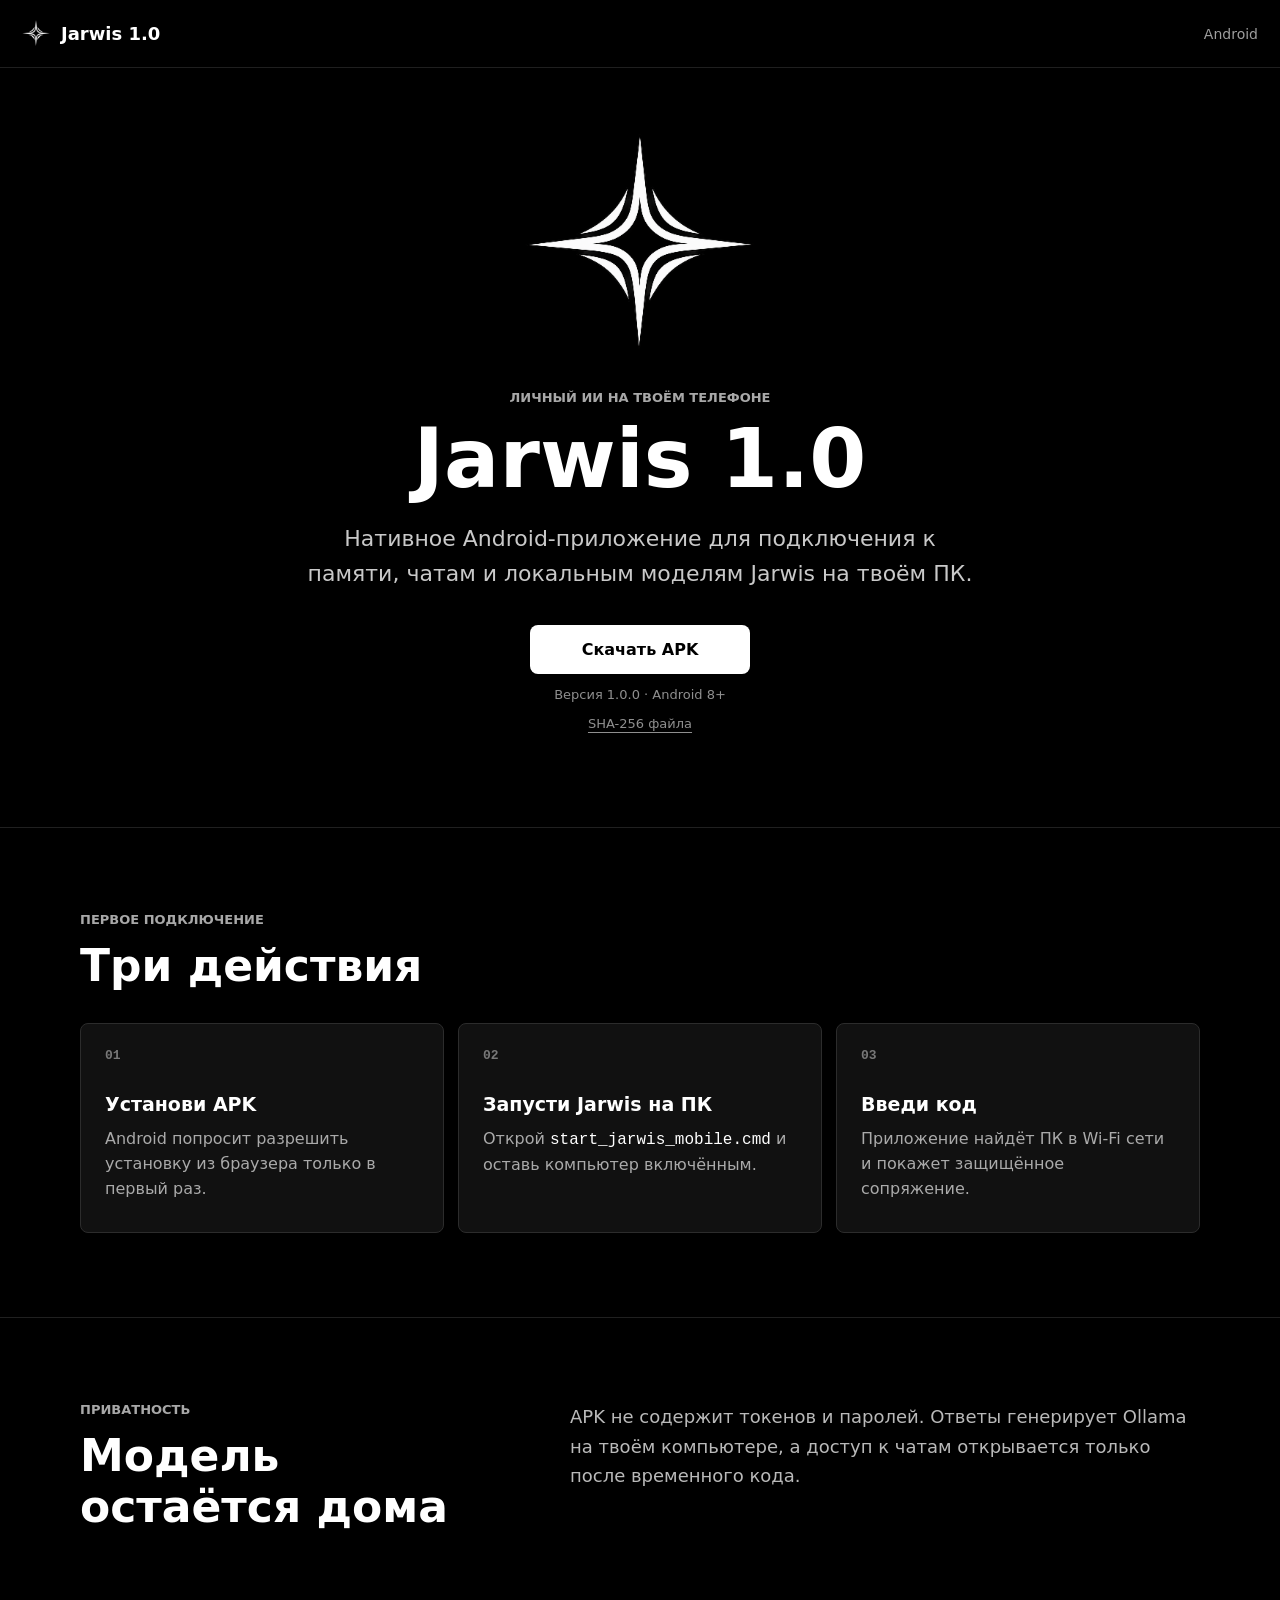
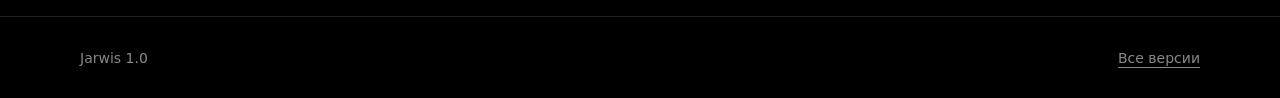
==== docs/index.html @ bcfc2774 "feat: add Jarwis Android client and download site" ====
<!doctype html>
<html lang="ru">
<head>
  <meta charset="utf-8">
  <meta name="viewport" content="width=device-width, initial-scale=1, viewport-fit=cover">
  <meta name="theme-color" content="#000000">
  <meta name="description" content="Официальная загрузка Jarwis 1.0 для Android.">
  <title>Jarwis 1.0 для Android</title>
  <link rel="icon" href="jarvis-logo.png">
  <link rel="stylesheet" href="styles.css">
</head>
<body>
  <header class="topbar">
    <a class="brand" href="#top" aria-label="Jarwis 1.0">
      <img src="jarvis-logo.png" alt="">
      <span>Jarwis 1.0</span>
    </a>
    <span class="platform">Android</span>
  </header>

  <main id="top">
    <section class="hero">
      <img class="hero-logo" src="jarvis-logo.png" alt="Логотип Jarwis">
      <p class="eyebrow">Личный ИИ на твоём телефоне</p>
      <h1>Jarwis 1.0</h1>
      <p class="lead">Нативное Android-приложение для подключения к памяти, чатам и локальным моделям Jarwis на твоём ПК.</p>
      <div class="actions">
        <a class="download" href="https://github.com/Aslan171/jarwis-mobile/releases/latest/download/Jarwis.apk">Скачать APK</a>
        <span class="version">Версия 1.0.0 · Android 8+</span>
      </div>
      <a class="checksum" href="https://github.com/Aslan171/jarwis-mobile/releases/latest/download/Jarwis.apk.sha256">SHA-256 файла</a>
    </section>

    <section class="steps" aria-labelledby="setup-title">
      <div class="section-heading">
        <p class="eyebrow">Первое подключение</p>
        <h2 id="setup-title">Три действия</h2>
      </div>
      <ol class="step-grid">
        <li><span>01</span><strong>Установи APK</strong><p>Android попросит разрешить установку из браузера только в первый раз.</p></li>
        <li><span>02</span><strong>Запусти Jarwis на ПК</strong><p>Открой <code>start_jarwis_mobile.cmd</code> и оставь компьютер включённым.</p></li>
        <li><span>03</span><strong>Введи код</strong><p>Приложение найдёт ПК в Wi-Fi сети и покажет защищённое сопряжение.</p></li>
      </ol>
    </section>

    <section class="privacy">
      <div>
        <p class="eyebrow">Приватность</p>
        <h2>Модель остаётся дома</h2>
      </div>
      <p>APK не содержит токенов и паролей. Ответы генерирует Ollama на твоём компьютере, а доступ к чатам открывается только после временного кода.</p>
    </section>
  </main>

  <footer>
    <span>Jarwis 1.0</span>
    <a href="https://github.com/Aslan171/jarwis-mobile/releases">Все версии</a>
  </footer>
</body>
</html>
---- docs/styles.css ----
:root {
  color-scheme: dark;
  font-family: Inter, ui-sans-serif, system-ui, -apple-system, BlinkMacSystemFont, "Segoe UI", sans-serif;
  background: #000;
  color: #fff;
  letter-spacing: 0;
}

* { box-sizing: border-box; }
html { scroll-behavior: smooth; background: #000; }
body { margin: 0; min-width: 280px; background: #000; }
a { color: inherit; }

.topbar {
  position: fixed;
  inset: 0 0 auto;
  z-index: 10;
  height: 68px;
  padding: env(safe-area-inset-top) max(22px, env(safe-area-inset-right)) 0 max(22px, env(safe-area-inset-left));
  display: flex;
  align-items: center;
  justify-content: space-between;
  border-bottom: 1px solid rgba(255,255,255,.12);
  background: rgba(0,0,0,.9);
  backdrop-filter: blur(14px);
}

.brand { display: inline-flex; align-items: center; gap: 11px; font-weight: 750; text-decoration: none; font-size: 18px; }
.brand img { width: 28px; height: 28px; object-fit: contain; }
.platform { color: #9e9e9e; font-size: 14px; }

main { overflow: hidden; }
.hero {
  min-height: 92svh;
  padding: max(110px, calc(82px + env(safe-area-inset-top))) 24px 72px;
  display: flex;
  flex-direction: column;
  align-items: center;
  justify-content: center;
  text-align: center;
  border-bottom: 1px solid #202020;
}

.hero-logo { width: clamp(120px, 23vw, 230px); aspect-ratio: 1; object-fit: contain; margin-bottom: 26px; }
.eyebrow { margin: 0 0 13px; color: #a8a8a8; font-size: 13px; font-weight: 650; text-transform: uppercase; }
h1, h2 { margin: 0; letter-spacing: 0; }
h1 { font-size: clamp(42px, 9vw, 82px); line-height: 1; }
h2 { font-size: clamp(28px, 5vw, 44px); }
.lead { width: min(680px, 100%); margin: 22px auto 0; color: #c9c9c9; font-size: clamp(17px, 2.2vw, 22px); line-height: 1.55; }
.actions { margin-top: 34px; display: flex; flex-direction: column; align-items: center; gap: 13px; }
.download { min-width: 220px; padding: 15px 24px; border-radius: 8px; background: #fff; color: #000; font-weight: 750; text-decoration: none; }
.download:hover { background: #dedede; }
.version, .checksum { color: #8f8f8f; font-size: 13px; }
.checksum { margin-top: 14px; text-underline-offset: 4px; }

.steps { padding: 84px max(24px, calc((100vw - 1120px) / 2)); border-bottom: 1px solid #202020; }
.section-heading { margin-bottom: 32px; }
.step-grid { list-style: none; margin: 0; padding: 0; display: grid; grid-template-columns: repeat(3, minmax(0, 1fr)); gap: 14px; }
.step-grid li { min-height: 210px; padding: 24px; border: 1px solid #2c2c2c; border-radius: 8px; background: #111; }
.step-grid span { display: block; margin-bottom: 30px; color: #787878; font: 600 13px ui-monospace, monospace; }
.step-grid strong { display: block; font-size: 19px; }
.step-grid p { margin: 12px 0 0; color: #aaa; line-height: 1.55; }
code { color: #fff; font-family: ui-monospace, SFMono-Regular, Consolas, monospace; }

.privacy { padding: 84px max(24px, calc((100vw - 1120px) / 2)); display: grid; grid-template-columns: minmax(240px, .8fr) minmax(320px, 1.2fr); gap: 70px; align-items: start; }
.privacy > p { margin: 0; color: #b9b9b9; font-size: 18px; line-height: 1.65; }

footer { min-height: 82px; padding: 0 max(24px, calc((100vw - 1120px) / 2)); display: flex; align-items: center; justify-content: space-between; border-top: 1px solid #202020; color: #888; font-size: 14px; }
footer a { text-underline-offset: 4px; }

@media (max-width: 720px) {
  .topbar { height: 60px; }
  .hero { min-height: 88svh; padding-top: 96px; }
  .hero-logo { width: 132px; }
  .step-grid { grid-template-columns: 1fr; }
  .step-grid li { min-height: 0; }
  .privacy { grid-template-columns: 1fr; gap: 26px; }
}

@media (prefers-reduced-motion: reduce) {
  html { scroll-behavior: auto; }
}
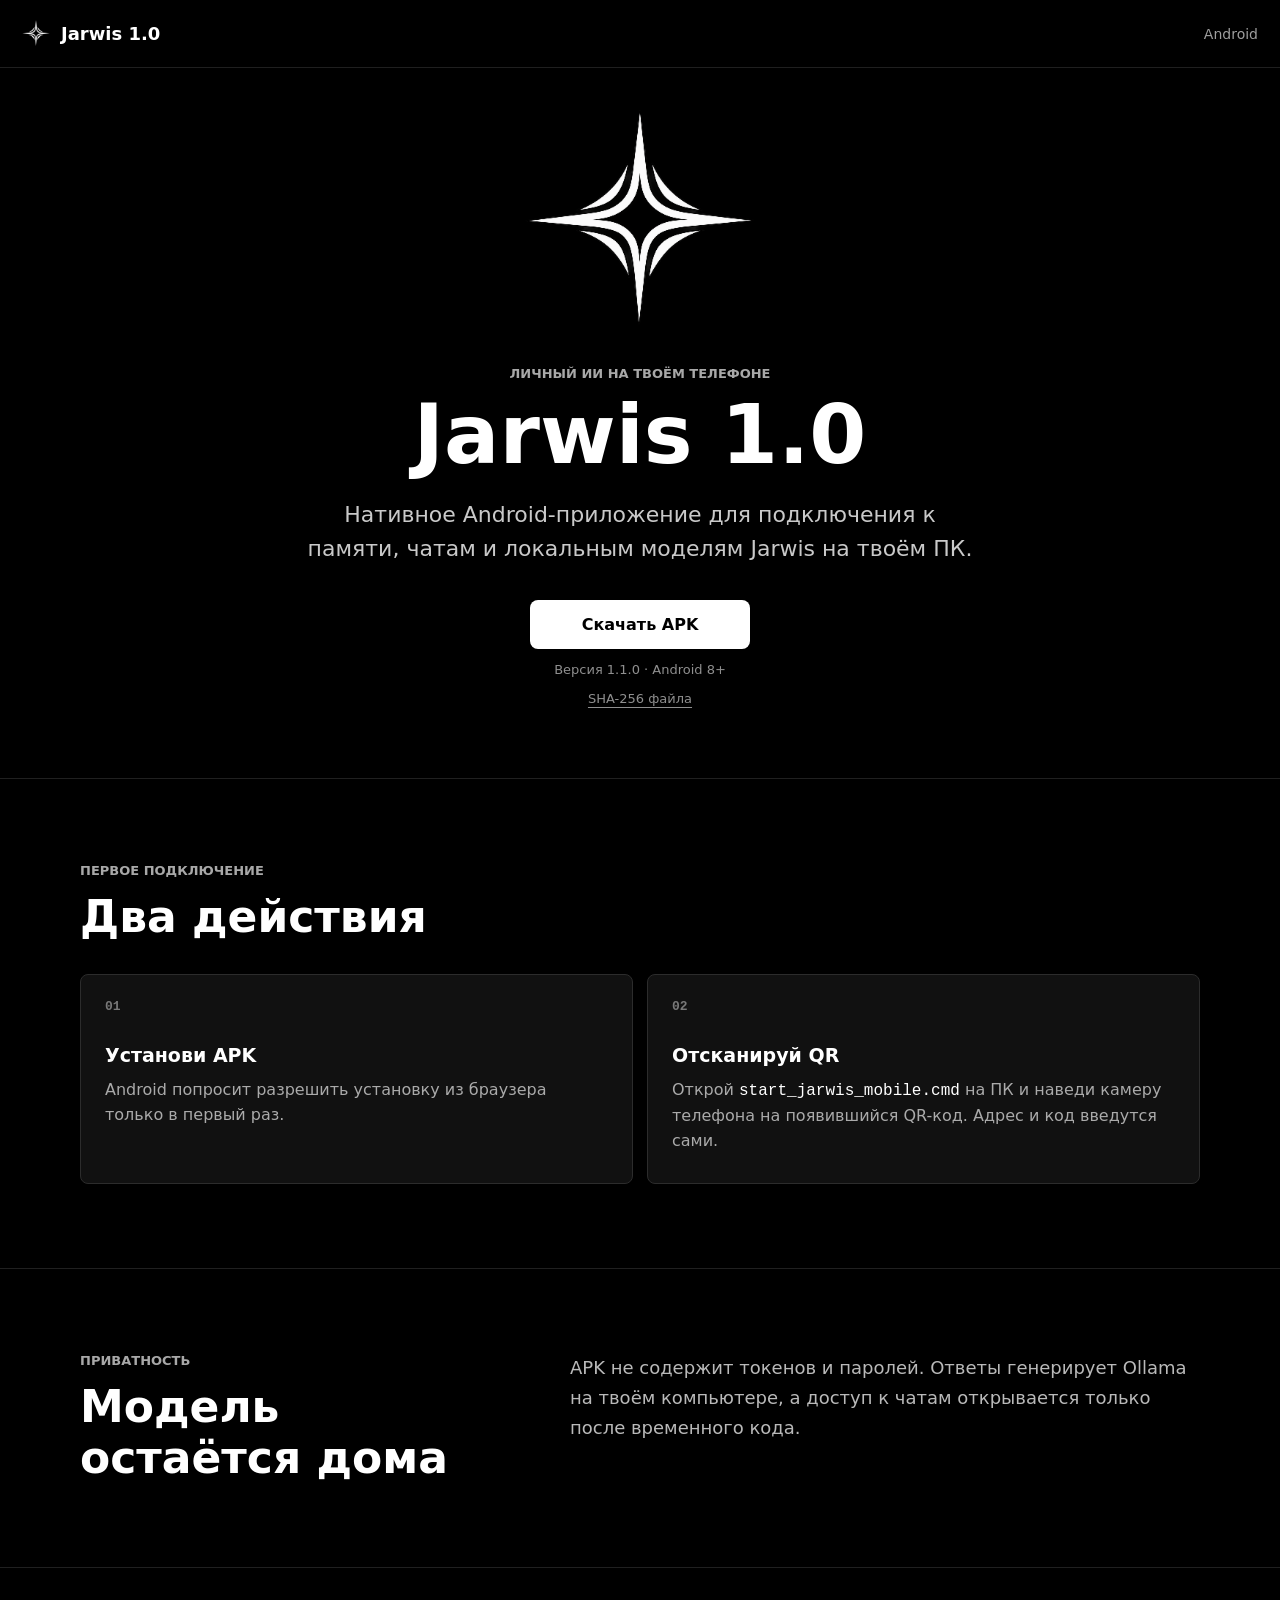
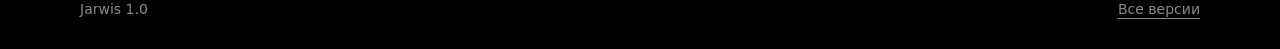
==== commit c20f8dda: "Simplify Android pairing with secure QR flow" ====
--- a/docs/index.html
+++ b/docs/index.html
@@ -26,7 +26,7 @@
       <p class="lead">Нативное Android-приложение для подключения к памяти, чатам и локальным моделям Jarwis на твоём ПК.</p>
       <div class="actions">
         <a class="download" href="https://github.com/Aslan171/jarwis-mobile/releases/latest/download/Jarwis.apk">Скачать APK</a>
-        <span class="version">Версия 1.0.0 · Android 8+</span>
+        <span class="version">Версия 1.1.0 · Android 8+</span>
       </div>
       <a class="checksum" href="https://github.com/Aslan171/jarwis-mobile/releases/latest/download/Jarwis.apk.sha256">SHA-256 файла</a>
     </section>
@@ -34,12 +34,11 @@
     <section class="steps" aria-labelledby="setup-title">
       <div class="section-heading">
         <p class="eyebrow">Первое подключение</p>
-        <h2 id="setup-title">Три действия</h2>
+        <h2 id="setup-title">Два действия</h2>
       </div>
       <ol class="step-grid">
         <li><span>01</span><strong>Установи APK</strong><p>Android попросит разрешить установку из браузера только в первый раз.</p></li>
-        <li><span>02</span><strong>Запусти Jarwis на ПК</strong><p>Открой <code>start_jarwis_mobile.cmd</code> и оставь компьютер включённым.</p></li>
-        <li><span>03</span><strong>Введи код</strong><p>Приложение найдёт ПК в Wi-Fi сети и покажет защищённое сопряжение.</p></li>
+        <li><span>02</span><strong>Отсканируй QR</strong><p>Открой <code>start_jarwis_mobile.cmd</code> на ПК и наведи камеру телефона на появившийся QR-код. Адрес и код введутся сами.</p></li>
       </ol>
     </section>
 
@@ -58,4 +57,3 @@
   </footer>
 </body>
 </html>
-
--- a/docs/styles.css
+++ b/docs/styles.css
@@ -31,7 +31,7 @@
 
 main { overflow: hidden; }
 .hero {
-  min-height: 92svh;
+  min-height: 82svh;
   padding: max(110px, calc(82px + env(safe-area-inset-top))) 24px 72px;
   display: flex;
   flex-direction: column;
@@ -46,7 +46,7 @@
 h1, h2 { margin: 0; letter-spacing: 0; }
 h1 { font-size: clamp(42px, 9vw, 82px); line-height: 1; }
 h2 { font-size: clamp(28px, 5vw, 44px); }
-.lead { width: min(680px, 100%); margin: 22px auto 0; color: #c9c9c9; font-size: clamp(17px, 2.2vw, 22px); line-height: 1.55; }
+.lead { width: min(680px, 100%); margin: 22px auto 0; color: #c9c9c9; font-size: clamp(17px, 2.2vw, 22px); line-height: 1.55; overflow-wrap: anywhere; }
 .actions { margin-top: 34px; display: flex; flex-direction: column; align-items: center; gap: 13px; }
 .download { min-width: 220px; padding: 15px 24px; border-radius: 8px; background: #fff; color: #000; font-weight: 750; text-decoration: none; }
 .download:hover { background: #dedede; }
@@ -55,7 +55,7 @@
 
 .steps { padding: 84px max(24px, calc((100vw - 1120px) / 2)); border-bottom: 1px solid #202020; }
 .section-heading { margin-bottom: 32px; }
-.step-grid { list-style: none; margin: 0; padding: 0; display: grid; grid-template-columns: repeat(3, minmax(0, 1fr)); gap: 14px; }
+.step-grid { list-style: none; margin: 0; padding: 0; display: grid; grid-template-columns: repeat(2, minmax(0, 1fr)); gap: 14px; }
 .step-grid li { min-height: 210px; padding: 24px; border: 1px solid #2c2c2c; border-radius: 8px; background: #111; }
 .step-grid span { display: block; margin-bottom: 30px; color: #787878; font: 600 13px ui-monospace, monospace; }
 .step-grid strong { display: block; font-size: 19px; }
@@ -70,7 +70,7 @@
 
 @media (max-width: 720px) {
   .topbar { height: 60px; }
-  .hero { min-height: 88svh; padding-top: 96px; }
+  .hero { min-height: 82svh; padding-top: 96px; }
   .hero-logo { width: 132px; }
   .step-grid { grid-template-columns: 1fr; }
   .step-grid li { min-height: 0; }
@@ -80,4 +80,3 @@
 @media (prefers-reduced-motion: reduce) {
   html { scroll-behavior: auto; }
 }
-
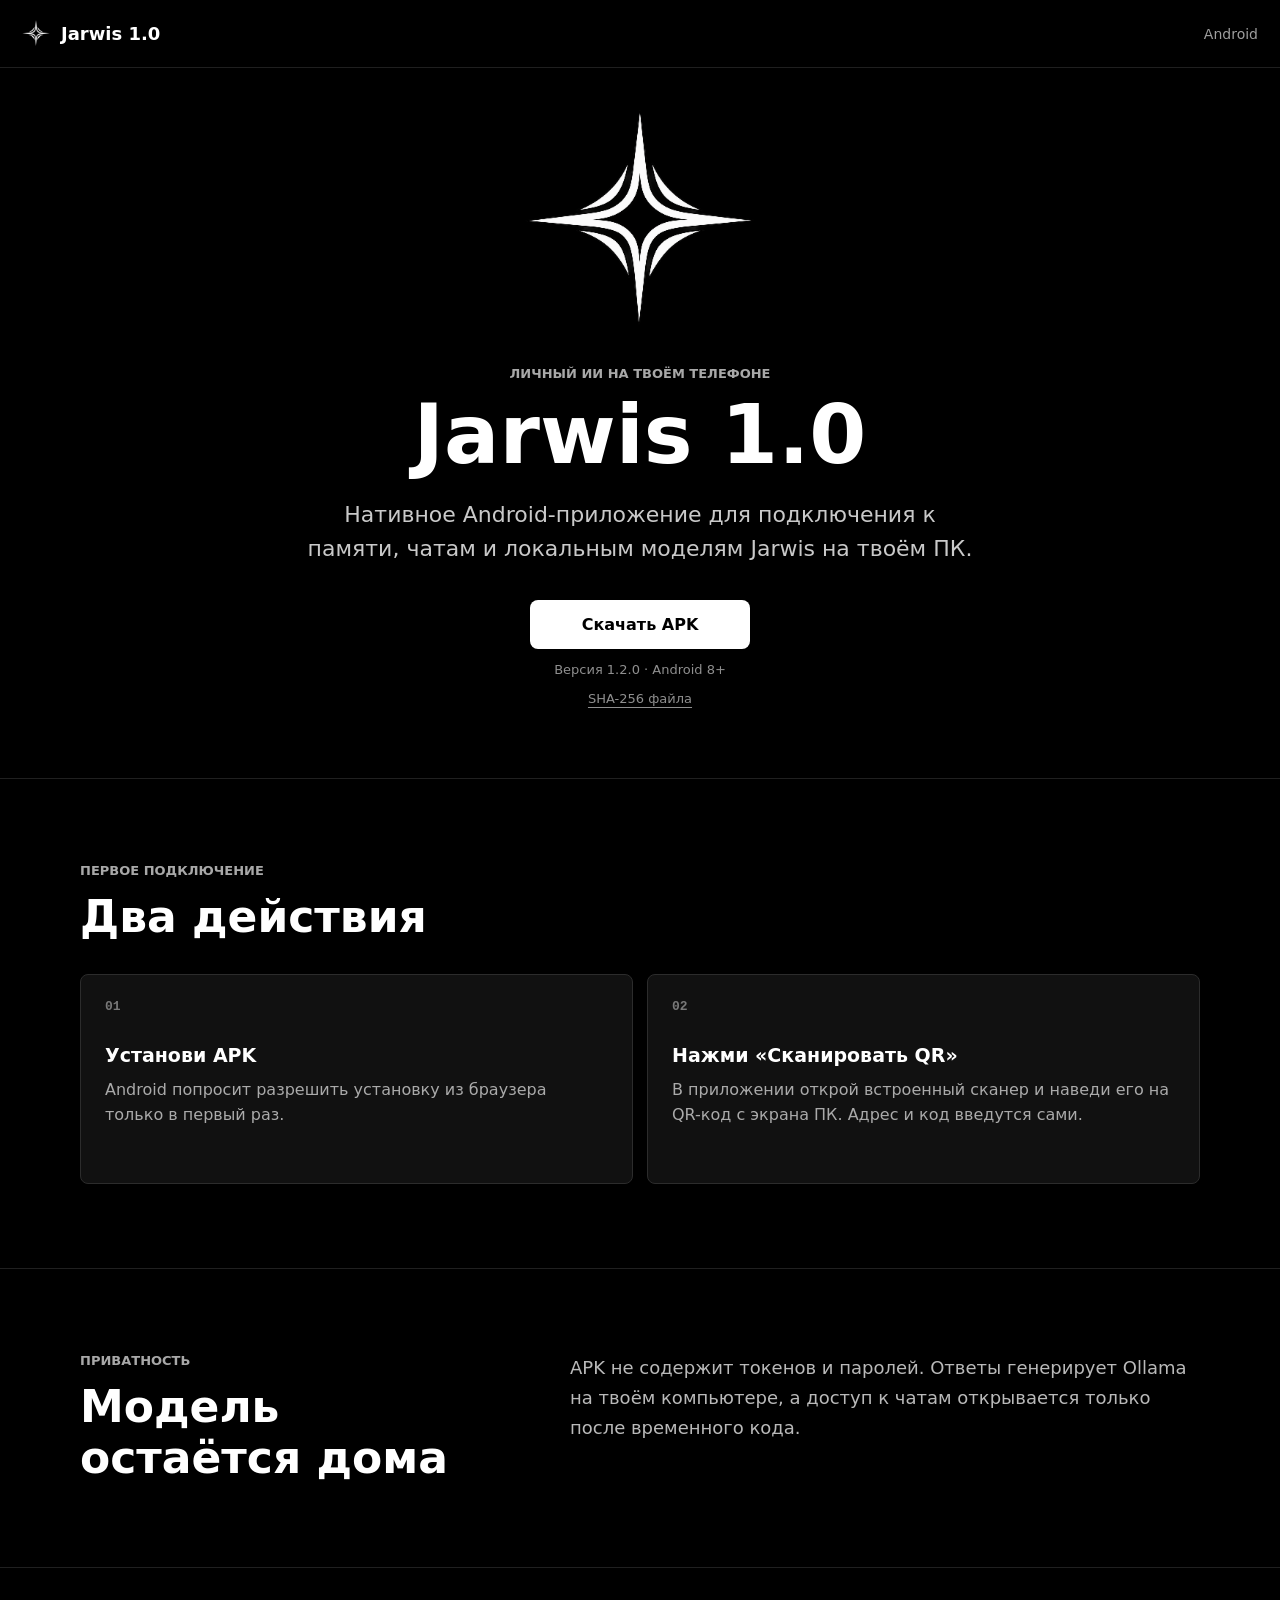
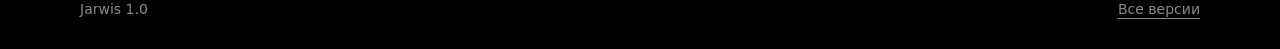
==== commit e77821da: "Add in-app QR pairing scanner" ====
--- a/docs/index.html
+++ b/docs/index.html
@@ -26,7 +26,7 @@
       <p class="lead">Нативное Android-приложение для подключения к памяти, чатам и локальным моделям Jarwis на твоём ПК.</p>
       <div class="actions">
         <a class="download" href="https://github.com/Aslan171/jarwis-mobile/releases/latest/download/Jarwis.apk">Скачать APK</a>
-        <span class="version">Версия 1.1.0 · Android 8+</span>
+        <span class="version">Версия 1.2.0 · Android 8+</span>
       </div>
       <a class="checksum" href="https://github.com/Aslan171/jarwis-mobile/releases/latest/download/Jarwis.apk.sha256">SHA-256 файла</a>
     </section>
@@ -38,7 +38,7 @@
       </div>
       <ol class="step-grid">
         <li><span>01</span><strong>Установи APK</strong><p>Android попросит разрешить установку из браузера только в первый раз.</p></li>
-        <li><span>02</span><strong>Отсканируй QR</strong><p>Открой <code>start_jarwis_mobile.cmd</code> на ПК и наведи камеру телефона на появившийся QR-код. Адрес и код введутся сами.</p></li>
+        <li><span>02</span><strong>Нажми «Сканировать QR»</strong><p>В приложении открой встроенный сканер и наведи его на QR-код с экрана ПК. Адрес и код введутся сами.</p></li>
       </ol>
     </section>
 
